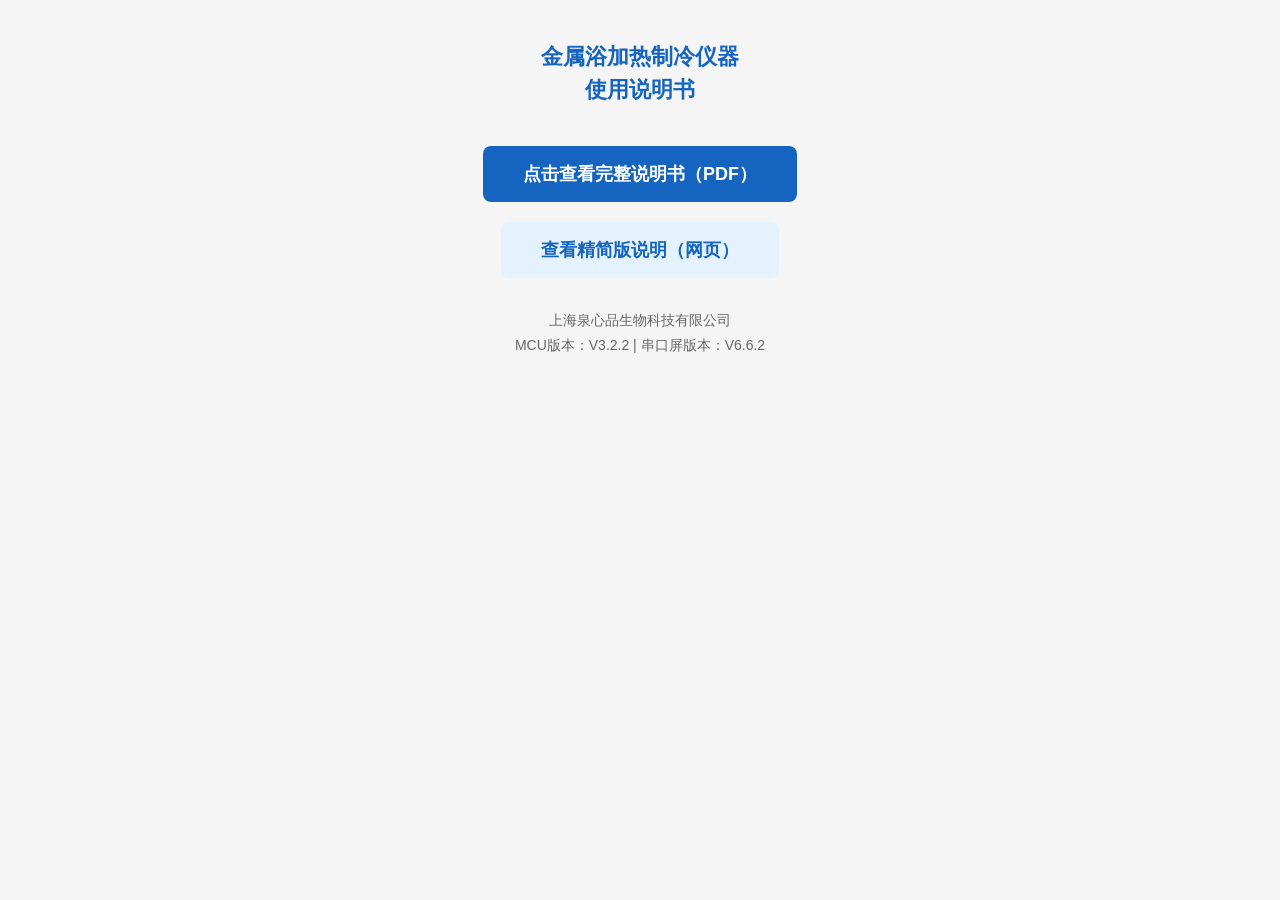
==== docs/index.html @ a0fa02db "Update index.html with PDF link" ====
<!DOCTYPE html>
<html lang="zh-CN">
<head>
<meta charset="utf-8">
<meta name="viewport" content="width=device-width,initial-scale=1">
<title>金属浴加热制冷仪器使用说明书</title>
<style>
*{margin:0;padding:0;box-sizing:border-box}
body{font-family:-apple-system,BlinkMacSystemFont,"Segoe UI","PingFang SC","Microsoft YaHei",sans-serif;background:#f5f5f5;display:flex;flex-direction:column;align-items:center;justify-content:flex-start;min-height:100vh;padding:40px 20px}
.container{text-align:center;max-width:400px}
h1{color:#1565c0;font-size:22px;margin-bottom:30px;line-height:1.5}
.btn{display:inline-block;background:#1565c0;color:#fff;text-decoration:none;padding:16px 40px;border-radius:8px;font-size:18px;font-weight:600;margin:10px 0;transition:background .2s}
.btn:hover{background:#0d47a1}
.btn secondary{background:#e3f2fd;color:#1565c0}
p{color:#666;font-size:14px;margin-top:20px;line-height:1.8}
</style>
</head>
<body>
<div class="container">
<h1>金属浴加热制冷仪器<br>使用说明书</h1>
<a class="btn" href="manual.pdf">点击查看完整说明书（PDF）</a>
<br>
<a class="btn secondary" href="https://jingjingblackpink.github.io/metal-bath-manual/mobile.html" style="background:#e3f2fd;color:#1565c0">查看精简版说明（网页）</a>
<p>上海泉心品生物科技有限公司<br>MCU版本：V3.2.2 | 串口屏版本：V6.6.2</p>
</div>
</body>
</html>
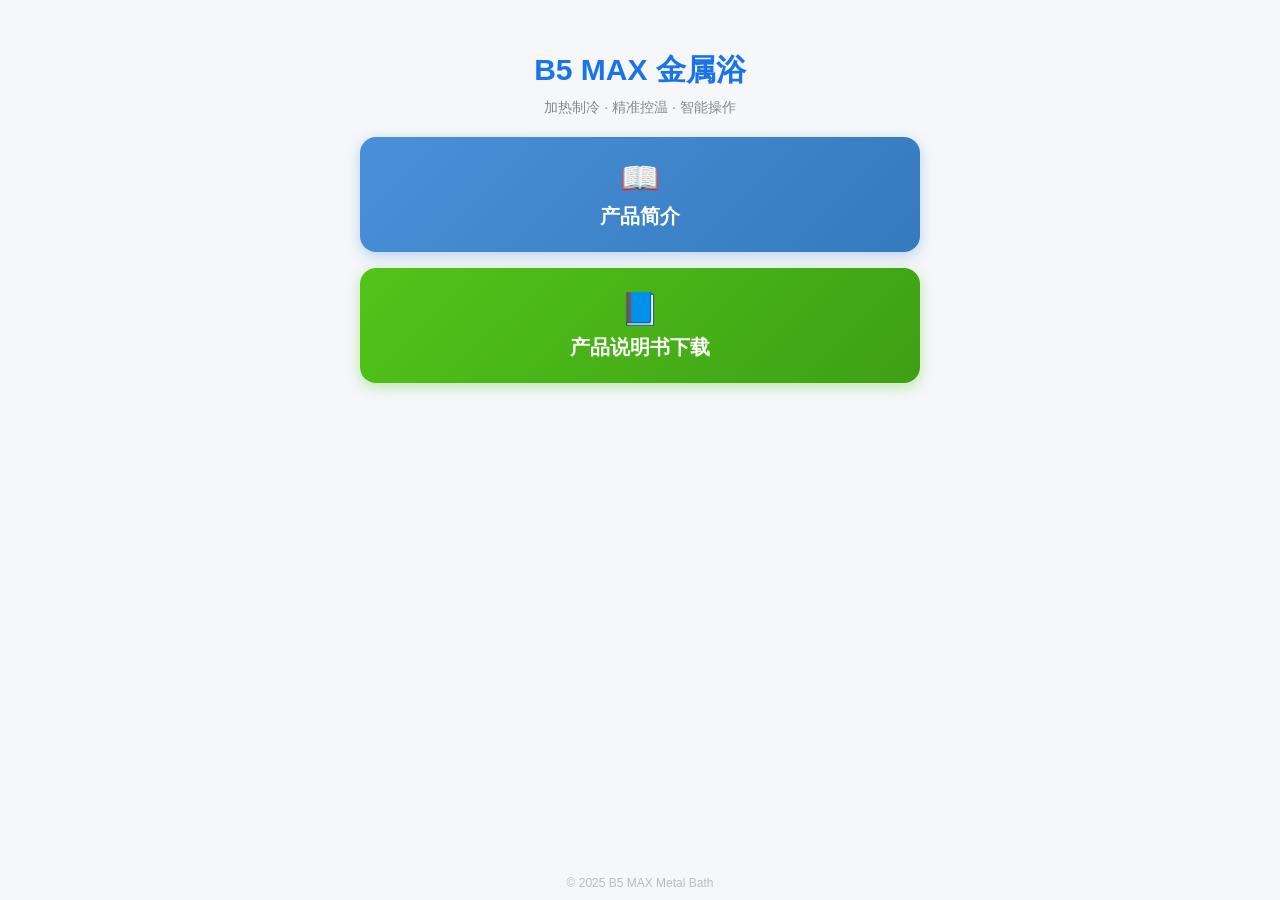
==== commit fe73a312: "B5 MAX 金属浴产品手册 (覆盖部署到 metal-bath-manual)" ====
--- a/docs/index.html
+++ b/docs/index.html
@@ -1,27 +1,33 @@
 <!DOCTYPE html>
 <html lang="zh-CN">
 <head>
-<meta charset="utf-8">
-<meta name="viewport" content="width=device-width,initial-scale=1">
-<title>金属浴加热制冷仪器使用说明书</title>
-<style>
-*{margin:0;padding:0;box-sizing:border-box}
-body{font-family:-apple-system,BlinkMacSystemFont,"Segoe UI","PingFang SC","Microsoft YaHei",sans-serif;background:#f5f5f5;display:flex;flex-direction:column;align-items:center;justify-content:flex-start;min-height:100vh;padding:40px 20px}
-.container{text-align:center;max-width:400px}
-h1{color:#1565c0;font-size:22px;margin-bottom:30px;line-height:1.5}
-.btn{display:inline-block;background:#1565c0;color:#fff;text-decoration:none;padding:16px 40px;border-radius:8px;font-size:18px;font-weight:600;margin:10px 0;transition:background .2s}
-.btn:hover{background:#0d47a1}
-.btn secondary{background:#e3f2fd;color:#1565c0}
-p{color:#666;font-size:14px;margin-top:20px;line-height:1.8}
-</style>
+  <meta charset="UTF-8">
+  <meta name="viewport" content="width=device-width, initial-scale=1.0">
+  <title>B5 MAX 金属浴 - 产品手册</title>
+  <link rel="stylesheet" href="style.css">
 </head>
 <body>
+
 <div class="container">
-<h1>金属浴加热制冷仪器<br>使用说明书</h1>
-<a class="btn" href="manual.pdf">点击查看完整说明书（PDF）</a>
-<br>
-<a class="btn secondary" href="https://jingjingblackpink.github.io/metal-bath-manual/mobile.html" style="background:#e3f2fd;color:#1565c0">查看精简版说明（网页）</a>
-<p>上海泉心品生物科技有限公司<br>MCU版本：V3.2.2 | 串口屏版本：V6.6.2</p>
+  <div class="header">
+    <h1>B5 MAX 金属浴</h1>
+    <p class="subtitle">加热制冷 · 精准控温 · 智能操作</p>
+  </div>
+
+  <a href="intro.html" class="btn btn-intro">
+    <span class="icon">📖</span>
+    产品简介
+  </a>
+
+  <a href="manuals.html" class="btn btn-manual">
+    <span class="icon">📘</span>
+    产品说明书下载
+  </a>
 </div>
+
+<div class="footer">
+  &copy; 2025 B5 MAX Metal Bath
+</div>
+
 </body>
-</html>+</html>
--- a/docs/style.css
+++ b/docs/style.css
@@ -0,0 +1,208 @@
+* {
+  margin: 0;
+  padding: 0;
+  box-sizing: border-box;
+}
+
+body {
+  font-family: -apple-system, BlinkMacSystemFont, "Segoe UI", "PingFang SC", "Microsoft YaHei", sans-serif;
+  background: #f5f7fa;
+  color: #333;
+  min-height: 100vh;
+  display: flex;
+  flex-direction: column;
+  align-items: center;
+}
+
+.container {
+  width: 100%;
+  max-width: 600px;
+  padding: 20px;
+  flex: 1;
+}
+
+.header {
+  text-align: center;
+  padding: 30px 0 20px;
+}
+
+.header h1 {
+  font-size: 24px;
+  color: #1a73e8;
+  margin-bottom: 8px;
+}
+
+.header .subtitle {
+  font-size: 14px;
+  color: #888;
+}
+
+.btn {
+  display: block;
+  width: 100%;
+  padding: 22px 20px;
+  margin-bottom: 16px;
+  border: none;
+  border-radius: 16px;
+  font-size: 18px;
+  font-weight: 600;
+  cursor: pointer;
+  text-decoration: none;
+  text-align: center;
+  transition: transform 0.15s, box-shadow 0.15s;
+  color: #fff;
+}
+
+.btn:active {
+  transform: scale(0.97);
+}
+
+.btn-intro {
+  background: linear-gradient(135deg, #4a90d9, #357abd);
+  box-shadow: 0 4px 14px rgba(74, 144, 217, 0.35);
+}
+
+.btn-intro .icon {
+  font-size: 32px;
+  display: block;
+  margin-bottom: 6px;
+}
+
+.btn-manual {
+  background: linear-gradient(135deg, #52c41a, #3da014);
+  box-shadow: 0 4px 14px rgba(82, 196, 26, 0.35);
+}
+
+.btn-manual .icon {
+  font-size: 32px;
+  display: block;
+  margin-bottom: 6px;
+}
+
+.btn-back {
+  display: inline-block;
+  padding: 10px 24px;
+  margin-top: 20px;
+  background: #1a73e8;
+  color: #fff;
+  border-radius: 24px;
+  text-decoration: none;
+  font-size: 15px;
+}
+
+.feature-card {
+  background: #fff;
+  border-radius: 14px;
+  padding: 20px;
+  margin-bottom: 14px;
+  box-shadow: 0 2px 10px rgba(0,0,0,0.06);
+}
+
+.feature-card h3 {
+  font-size: 17px;
+  color: #1a73e8;
+  margin-bottom: 8px;
+}
+
+.feature-card p {
+  font-size: 14px;
+  color: #555;
+  line-height: 1.7;
+}
+
+.spec-table {
+  width: 100%;
+  border-collapse: collapse;
+  margin: 16px 0;
+}
+
+.spec-table td {
+  padding: 10px 12px;
+  font-size: 14px;
+  border-bottom: 1px solid #eee;
+}
+
+.spec-table td:first-child {
+  color: #888;
+  width: 40%;
+  white-space: nowrap;
+}
+
+.spec-table td:last-child {
+  color: #333;
+  font-weight: 500;
+}
+
+.manual-card {
+  background: #fff;
+  border-radius: 14px;
+  padding: 24px 20px;
+  margin-bottom: 16px;
+  box-shadow: 0 2px 10px rgba(0,0,0,0.06);
+  text-align: center;
+}
+
+.manual-card h3 {
+  font-size: 20px;
+  color: #1a73e8;
+  margin-bottom: 6px;
+}
+
+.manual-card .lang-label {
+  font-size: 13px;
+  color: #999;
+  margin-bottom: 16px;
+}
+
+.manual-card .btn-row {
+  display: flex;
+  gap: 12px;
+  justify-content: center;
+  flex-wrap: wrap;
+}
+
+.btn-preview {
+  padding: 10px 28px;
+  background: #1a73e8;
+  color: #fff;
+  border: none;
+  border-radius: 24px;
+  font-size: 15px;
+  cursor: pointer;
+  text-decoration: none;
+}
+
+.btn-download {
+  padding: 10px 28px;
+  background: #fff;
+  color: #1a73e8;
+  border: 2px solid #1a73e8;
+  border-radius: 24px;
+  font-size: 15px;
+  cursor: pointer;
+  text-decoration: none;
+}
+
+.footer {
+  text-align: center;
+  padding: 10px;
+  font-size: 12px;
+  color: #bbb;
+  margin-top: auto;
+}
+
+.pdf-preview {
+  width: 100%;
+  height: 70vh;
+  border: none;
+  border-radius: 10px;
+}
+
+@media (min-width: 768px) {
+  .header h1 {
+    font-size: 30px;
+  }
+  .btn {
+    font-size: 20px;
+  }
+}
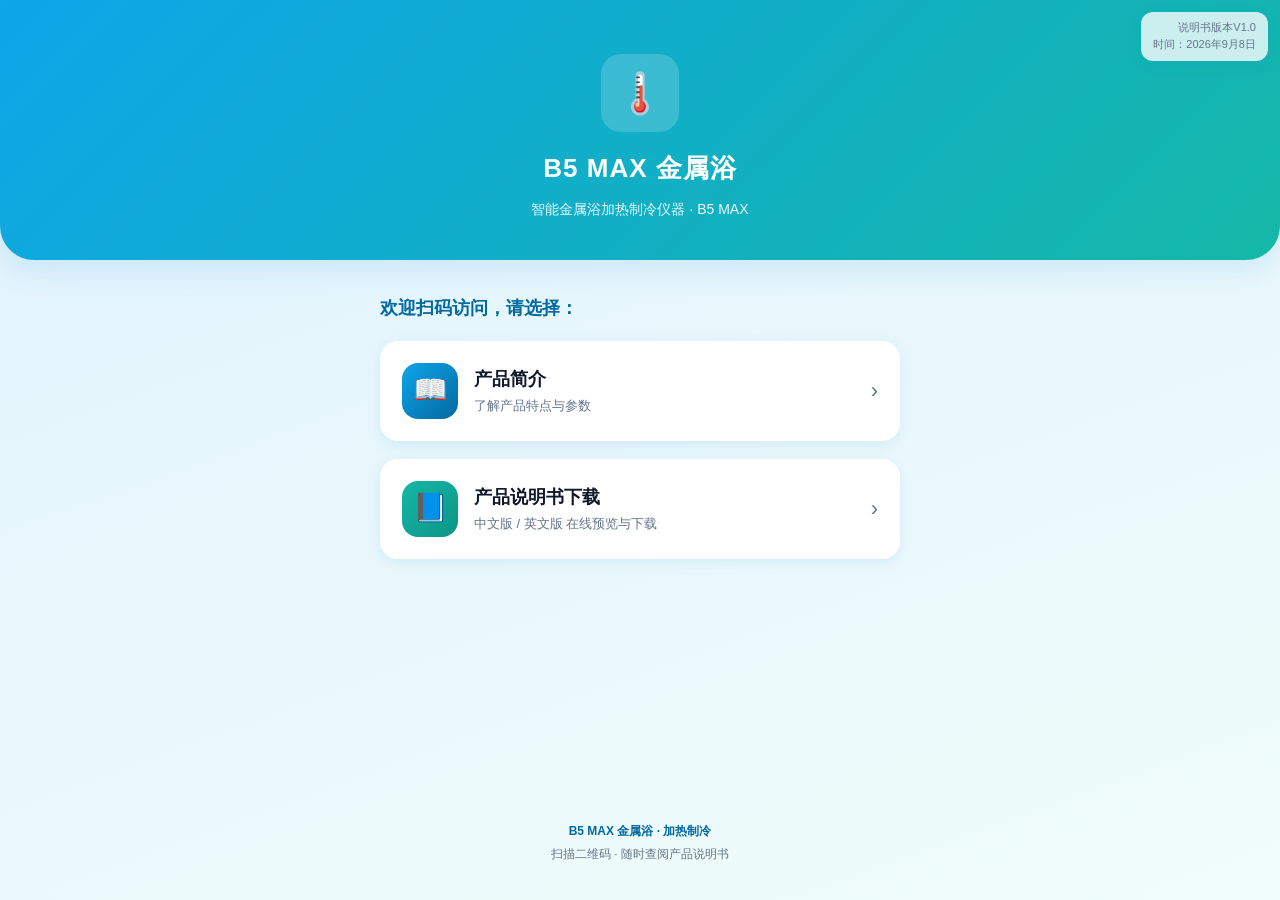
==== commit 5845afb4: "style: 参考涡旋仪风格重构首页/简介/下载页前端界面" ====
--- a/docs/index.html
+++ b/docs/index.html
@@ -1,33 +1,44 @@
 <!DOCTYPE html>
 <html lang="zh-CN">
 <head>
-  <meta charset="UTF-8">
-  <meta name="viewport" content="width=device-width, initial-scale=1.0">
-  <title>B5 MAX 金属浴 - 产品手册</title>
-  <link rel="stylesheet" href="style.css">
+<meta charset="UTF-8">
+<meta name="viewport" content="width=device-width,initial-scale=1,maximum-scale=1,user-scalable=no">
+<title>B5 MAX 金属浴 · 产品手册</title>
+<link rel="stylesheet" href="style.css">
 </head>
 <body>
+  <header class="hero">
+    <div class="logo">🌡️</div>
+    <h1>B5 MAX 金属浴</h1>
+    <p>智能金属浴加热制冷仪器 · B5 MAX</p>
+  </header>
 
-<div class="container">
-  <div class="header">
-    <h1>B5 MAX 金属浴</h1>
-    <p class="subtitle">加热制冷 · 精准控温 · 智能操作</p>
+  <main class="wrap">
+    <section class="section">
+      <h2>欢迎扫码访问，请选择：</h2>
+
+      <a class="btn" href="intro.html">
+        <span class="ico intro">📖</span>
+        <span class="txt"><strong>产品简介</strong><span>了解产品特点与参数</span></span>
+        <span class="arrow">›</span>
+      </a>
+
+      <a class="btn" href="manuals.html">
+        <span class="ico manual">📘</span>
+        <span class="txt"><strong>产品说明书下载</strong><span>中文版 / 英文版 在线预览与下载</span></span>
+        <span class="arrow">›</span>
+      </a>
+    </section>
+  </main>
+
+  <footer class="footer">
+    <div class="brand">B5 MAX 金属浴 · 加热制冷</div>
+    <div>扫描二维码 · 随时查阅产品说明书</div>
+  </footer>
+
+  <div class="version-stamp">
+    <span>说明书版本V1.0</span>
+    <span>时间：2026年9月8日</span>
   </div>
-
-  <a href="intro.html" class="btn btn-intro">
-    <span class="icon">📖</span>
-    产品简介
-  </a>
-
-  <a href="manuals.html" class="btn btn-manual">
-    <span class="icon">📘</span>
-    产品说明书下载
-  </a>
-</div>
-
-<div class="footer">
-  &copy; 2025 B5 MAX Metal Bath
-</div>
-
 </body>
 </html>
--- a/docs/style.css
+++ b/docs/style.css
@@ -1,208 +1,137 @@
-* {
-  margin: 0;
-  padding: 0;
-  box-sizing: border-box;
+/* B5 MAX 金属浴产品手册站点样式（参考涡旋仪风格与色系） */
+:root{
+  --primary:#0ea5e9;
+  --primary-dark:#0369a1;
+  --accent:#14b8a6;
+  --bg:#f0f9ff;
+  --card:#ffffff;
+  --text:#0f172a;
+  --muted:#64748b;
+  --radius:18px;
+  --shadow:0 10px 30px rgba(2,132,199,.12);
+  --shadow-sm:0 4px 14px rgba(2,132,199,.10);
 }
+*{box-sizing:border-box;margin:0;padding:0}
+html,body{height:100%}
+body{
+  font-family:"PingFang SC","Microsoft YaHei","Helvetica Neue",sans-serif;
+  color:var(--text);
+  background:linear-gradient(160deg,#e0f2fe 0%,#f0fdfa 100%);
+  min-height:100%;
+  display:flex;flex-direction:column;
+  line-height:1.6;
+}
+.wrap{max-width:560px;margin:0 auto;width:100%;padding:0 20px;flex:1}
 
-body {
-  font-family: -apple-system, BlinkMacSystemFont, "Segoe UI", "PingFang SC", "Microsoft YaHei", sans-serif;
-  background: #f5f7fa;
-  color: #333;
-  min-height: 100vh;
-  display: flex;
-  flex-direction: column;
-  align-items: center;
+/* 顶部 */
+.hero{
+  background:linear-gradient(135deg,var(--primary) 0%,var(--accent) 100%);
+  color:#fff;padding:54px 24px 40px;text-align:center;
+  border-bottom-left-radius:34px;border-bottom-right-radius:34px;
+  box-shadow:var(--shadow);
 }
+.hero .logo{
+  width:78px;height:78px;margin:0 auto 16px;border-radius:20px;
+  background:rgba(255,255,255,.18);display:flex;align-items:center;justify-content:center;
+  font-size:40px;backdrop-filter:blur(4px);
+}
+.hero h1{font-size:26px;font-weight:700;letter-spacing:1px}
+.hero p{margin-top:8px;font-size:14px;opacity:.92}
 
-.container {
-  width: 100%;
-  max-width: 600px;
-  padding: 20px;
-  flex: 1;
+/* 主体 */
+.section{padding:34px 0 10px}
+.section h2{font-size:18px;margin-bottom:18px;color:var(--primary-dark)}
+
+/* 大按钮 */
+.btn{
+  display:flex;align-items:center;gap:16px;
+  width:100%;padding:22px 22px;margin-bottom:18px;
+  background:var(--card);border:none;border-radius:var(--radius);
+  box-shadow:var(--shadow-sm);text-decoration:none;color:var(--text);
+  cursor:pointer;transition:transform .15s ease,box-shadow .15s ease;
+  text-align:left;
 }
+.btn:hover,.btn:active{transform:translateY(-3px);box-shadow:var(--shadow)}
+.btn .ico{
+  flex:0 0 56px;width:56px;height:56px;border-radius:16px;
+  display:flex;align-items:center;justify-content:center;font-size:28px;color:#fff;
+}
+.btn .ico.intro{background:linear-gradient(135deg,#0ea5e9,#0369a1)}
+.btn .ico.manual{background:linear-gradient(135deg,#14b8a6,#0d9488)}
+.btn .txt strong{display:block;font-size:18px;font-weight:600}
+.btn .txt span{display:block;font-size:13px;color:var(--muted);margin-top:2px}
+.btn .arrow{margin-left:auto;color:var(--muted);font-size:22px}
 
-.header {
-  text-align: center;
-  padding: 30px 0 20px;
+/* 返回栏 */
+.topbar{
+  display:flex;align-items:center;gap:12px;
+  padding:16px 20px;position:sticky;top:0;background:rgba(255,255,255,.85);
+  backdrop-filter:blur(8px);border-bottom:1px solid #e2e8f0;z-index:10;
 }
+.topbar a.back{
+  color:var(--primary-dark);text-decoration:none;font-size:15px;font-weight:600;
+  display:flex;align-items:center;gap:4px;
+}
+.topbar .title{font-size:17px;font-weight:700}
 
-.header h1 {
-  font-size: 24px;
-  color: #1a73e8;
-  margin-bottom: 8px;
+/* 卡片 */
+.card{
+  background:var(--card);border-radius:var(--radius);padding:24px;
+  box-shadow:var(--shadow-sm);margin-bottom:18px;
 }
+.card h3{font-size:17px;margin-bottom:10px;color:var(--primary-dark)}
+.card p{font-size:14px;color:var(--muted);margin-bottom:10px}
+.features{list-style:none;margin:14px 0 0}
+.features li{
+  display:flex;gap:10px;padding:10px 0;border-bottom:1px dashed #e2e8f0;
+  font-size:14px;
+}
+.features li:last-child{border-bottom:none}
+.features li .dot{color:var(--accent);font-weight:700}
 
-.header .subtitle {
-  font-size: 14px;
-  color: #888;
+/* 技术参数表 */
+.param-table{width:100%;border-collapse:collapse;font-size:14px;margin-top:8px}
+.param-table td{padding:10px 8px;border-bottom:1px dashed #e2e8f0}
+.param-table tr:last-child td{border-bottom:none}
+.param-table td:first-child{color:var(--muted);width:38%}
+.param-table td:last-child{font-weight:600}
+
+/* 说明书卡片 */
+.manual-card{
+  background:var(--card);border-radius:var(--radius);padding:24px;
+  box-shadow:var(--shadow-sm);margin-bottom:18px;
 }
+.manual-card .head{display:flex;align-items:center;gap:14px;margin-bottom:18px}
+.manual-card .badge{
+  width:50px;height:50px;border-radius:14px;display:flex;align-items:center;justify-content:center;
+  font-size:22px;color:#fff;flex:0 0 50px;
+}
+.manual-card .badge.zh{background:linear-gradient(135deg,#f59e0b,#d97706)}
+.manual-card .badge.en{background:linear-gradient(135deg,#0ea5e9,#0369a1)}
+.manual-card .head strong{display:block;font-size:17px}
+.manual-card .head span{font-size:13px;color:var(--muted)}
+.manual-card .actions{display:flex;gap:12px}
+.manual-card .actions a{
+  flex:1;text-align:center;padding:14px;border-radius:14px;text-decoration:none;
+  font-size:15px;font-weight:600;transition:transform .15s ease;
+}
+.manual-card .actions a:active{transform:scale(.97)}
+.manual-card .actions .preview{background:#e0f2fe;color:var(--primary-dark)}
+.manual-card .actions .download{background:linear-gradient(135deg,var(--primary),var(--primary-dark));color:#fff}
 
-.btn {
-  display: block;
-  width: 100%;
-  padding: 22px 20px;
-  margin-bottom: 16px;
-  border: none;
-  border-radius: 16px;
-  font-size: 18px;
-  font-weight: 600;
-  cursor: pointer;
-  text-decoration: none;
-  text-align: center;
-  transition: transform 0.15s, box-shadow 0.15s;
-  color: #fff;
+/* 页脚 */
+.footer{
+  text-align:center;padding:28px 20px 36px;color:var(--muted);font-size:12px;
 }
+.footer .brand{font-weight:600;color:var(--primary-dark);margin-bottom:4px}
 
-.btn:active {
-  transform: scale(0.97);
+/* 右上角版本标识 */
+.version-stamp{
+  position:fixed;right:12px;top:12px;z-index:20;
+  display:flex;flex-direction:column;align-items:flex-end;gap:2px;
+  padding:8px 12px;border-radius:12px;text-align:right;
+  background:rgba(255,255,255,.78);
+  -webkit-backdrop-filter:blur(6px);backdrop-filter:blur(6px);
+  box-shadow:var(--shadow-sm);
+  font-size:11px;color:var(--muted);line-height:1.4;
 }
-
-.btn-intro {
-  background: linear-gradient(135deg, #4a90d9, #357abd);
-  box-shadow: 0 4px 14px rgba(74, 144, 217, 0.35);
-}
-
-.btn-intro .icon {
-  font-size: 32px;
-  display: block;
-  margin-bottom: 6px;
-}
-
-.btn-manual {
-  background: linear-gradient(135deg, #52c41a, #3da014);
-  box-shadow: 0 4px 14px rgba(82, 196, 26, 0.35);
-}
-
-.btn-manual .icon {
-  font-size: 32px;
-  display: block;
-  margin-bottom: 6px;
-}
-
-.btn-back {
-  display: inline-block;
-  padding: 10px 24px;
-  margin-top: 20px;
-  background: #1a73e8;
-  color: #fff;
-  border-radius: 24px;
-  text-decoration: none;
-  font-size: 15px;
-}
-
-.feature-card {
-  background: #fff;
-  border-radius: 14px;
-  padding: 20px;
-  margin-bottom: 14px;
-  box-shadow: 0 2px 10px rgba(0,0,0,0.06);
-}
-
-.feature-card h3 {
-  font-size: 17px;
-  color: #1a73e8;
-  margin-bottom: 8px;
-}
-
-.feature-card p {
-  font-size: 14px;
-  color: #555;
-  line-height: 1.7;
-}
-
-.spec-table {
-  width: 100%;
-  border-collapse: collapse;
-  margin: 16px 0;
-}
-
-.spec-table td {
-  padding: 10px 12px;
-  font-size: 14px;
-  border-bottom: 1px solid #eee;
-}
-
-.spec-table td:first-child {
-  color: #888;
-  width: 40%;
-  white-space: nowrap;
-}
-
-.spec-table td:last-child {
-  color: #333;
-  font-weight: 500;
-}
-
-.manual-card {
-  background: #fff;
-  border-radius: 14px;
-  padding: 24px 20px;
-  margin-bottom: 16px;
-  box-shadow: 0 2px 10px rgba(0,0,0,0.06);
-  text-align: center;
-}
-
-.manual-card h3 {
-  font-size: 20px;
-  color: #1a73e8;
-  margin-bottom: 6px;
-}
-
-.manual-card .lang-label {
-  font-size: 13px;
-  color: #999;
-  margin-bottom: 16px;
-}
-
-.manual-card .btn-row {
-  display: flex;
-  gap: 12px;
-  justify-content: center;
-  flex-wrap: wrap;
-}
-
-.btn-preview {
-  padding: 10px 28px;
-  background: #1a73e8;
-  color: #fff;
-  border: none;
-  border-radius: 24px;
-  font-size: 15px;
-  cursor: pointer;
-  text-decoration: none;
-}
-
-.btn-download {
-  padding: 10px 28px;
-  background: #fff;
-  color: #1a73e8;
-  border: 2px solid #1a73e8;
-  border-radius: 24px;
-  font-size: 15px;
-  cursor: pointer;
-  text-decoration: none;
-}
-
-.footer {
-  text-align: center;
-  padding: 10px;
-  font-size: 12px;
-  color: #bbb;
-  margin-top: auto;
-}
-
-.pdf-preview {
-  width: 100%;
-  height: 70vh;
-  border: none;
-  border-radius: 10px;
-}
-
-@media (min-width: 768px) {
-  .header h1 {
-    font-size: 30px;
-  }
-  .btn {
-    font-size: 20px;
-  }
-}
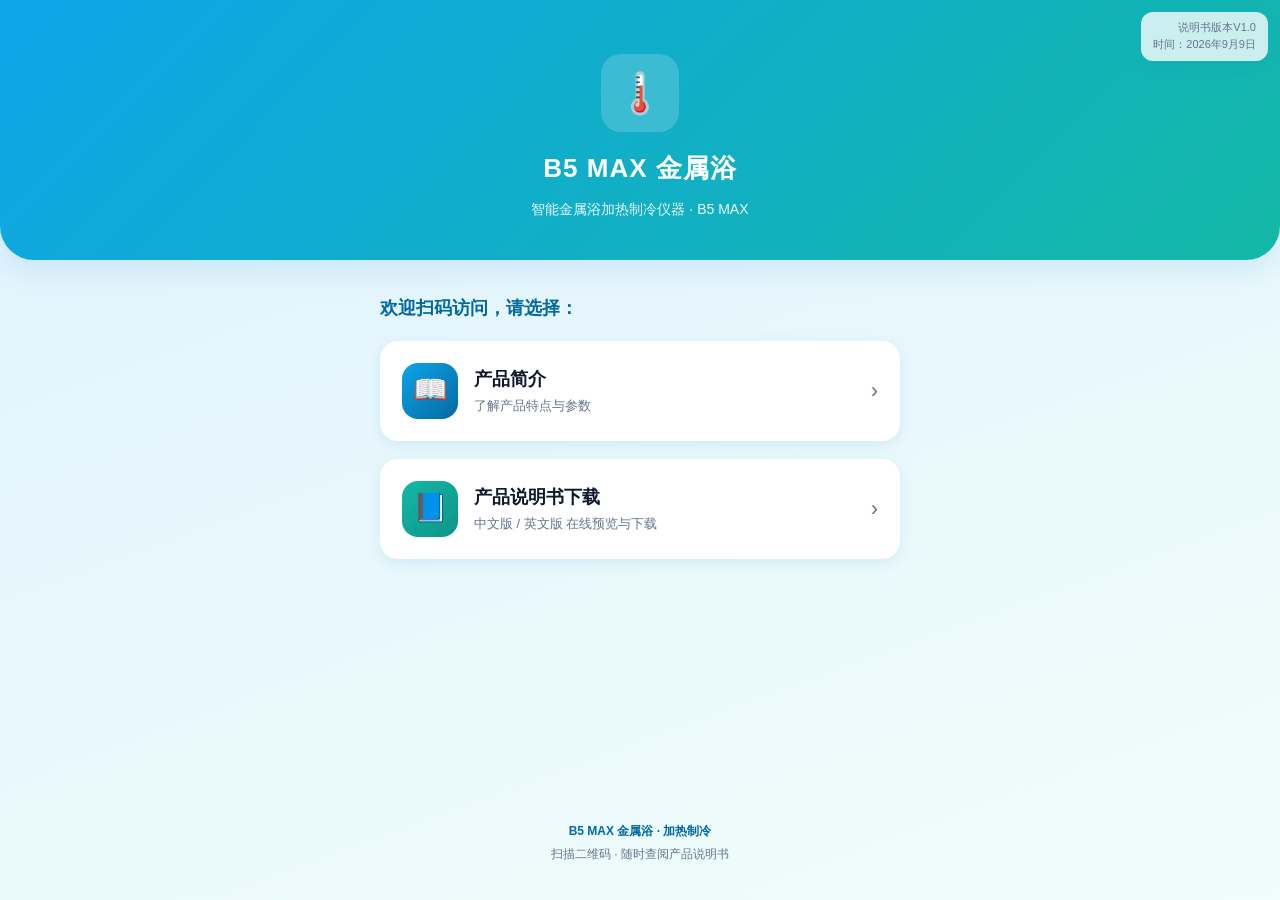
==== commit dc7db310: "docs: 版本戳时间更新为2026年9月9日" ====
--- a/docs/index.html
+++ b/docs/index.html
@@ -4,7 +4,7 @@
 <meta charset="UTF-8">
 <meta name="viewport" content="width=device-width,initial-scale=1,maximum-scale=1,user-scalable=no">
 <title>B5 MAX 金属浴 · 产品手册</title>
-<link rel="stylesheet" href="style.css">
+<link rel="stylesheet" href="style.css?v=20260908">
 </head>
 <body>
   <header class="hero">
@@ -38,7 +38,7 @@
 
   <div class="version-stamp">
     <span>说明书版本V1.0</span>
-    <span>时间：2026年9月8日</span>
+    <span>时间：2026年9月9日</span>
   </div>
 </body>
 </html>
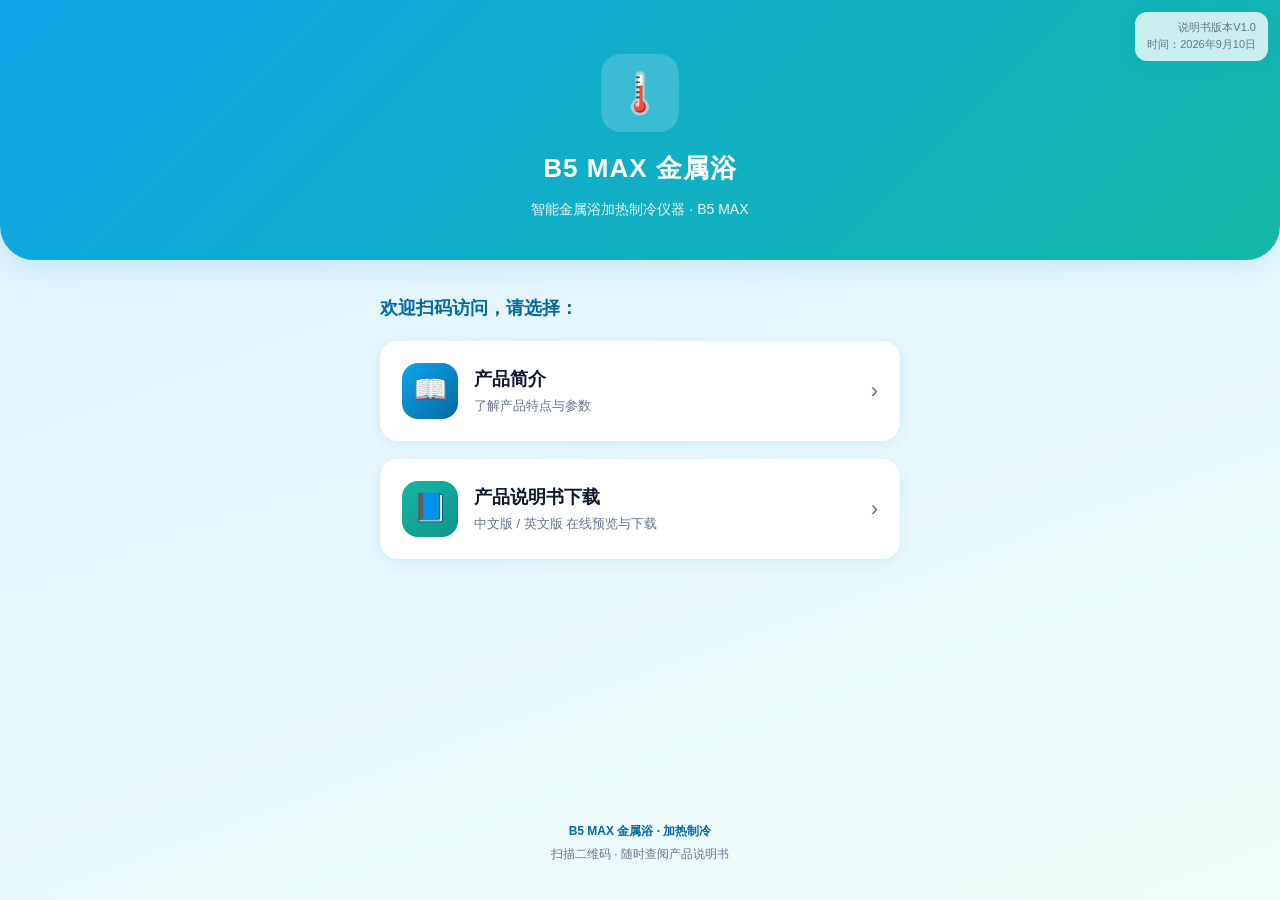
==== commit 6dac2f20: "docs: 版本戳时间更新为2026年9月10日" ====
--- a/docs/index.html
+++ b/docs/index.html
@@ -38,7 +38,7 @@
 
   <div class="version-stamp">
     <span>说明书版本V1.0</span>
-    <span>时间：2026年9月9日</span>
+    <span>时间：2026年9月10日</span>
   </div>
 </body>
 </html>
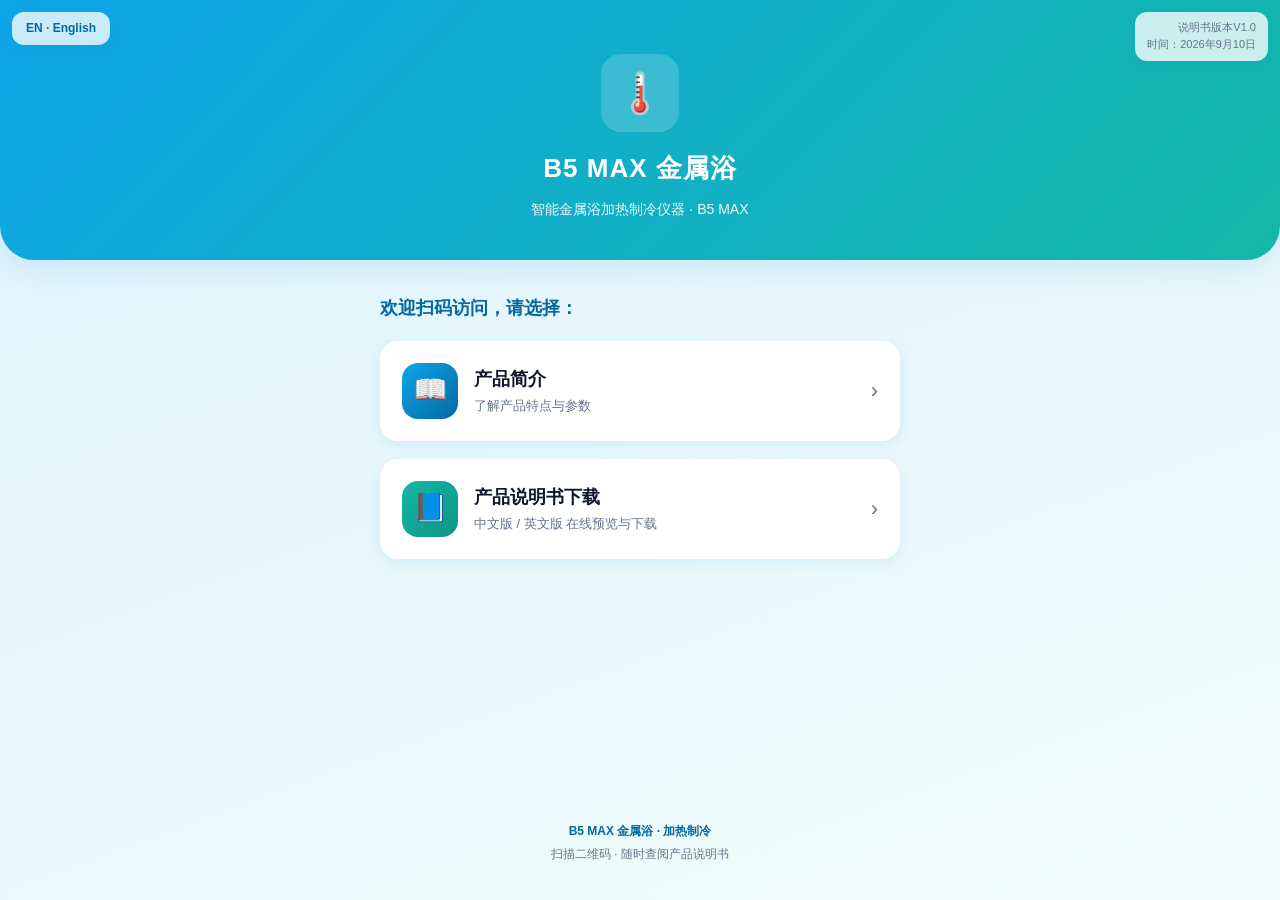
==== commit 4b4dc8d9: "style: 新增英文版页面并添加中英文切换按钮" ====
--- a/docs/index.html
+++ b/docs/index.html
@@ -4,9 +4,11 @@
 <meta charset="UTF-8">
 <meta name="viewport" content="width=device-width,initial-scale=1,maximum-scale=1,user-scalable=no">
 <title>B5 MAX 金属浴 · 产品手册</title>
-<link rel="stylesheet" href="style.css?v=20260908">
+<link rel="stylesheet" href="style.css?v=20260921">
 </head>
 <body>
+  <a class="lang-switch" href="index_en.html">EN · English</a>
+
   <header class="hero">
     <div class="logo">🌡️</div>
     <h1>B5 MAX 金属浴</h1>
--- a/docs/style.css
+++ b/docs/style.css
@@ -125,6 +125,19 @@
 }
 .footer .brand{font-weight:600;color:var(--primary-dark);margin-bottom:4px}
 
+/* 左上角中英文切换按钮 */
+.lang-switch{
+  position:fixed;left:12px;top:12px;z-index:20;
+  padding:8px 14px;border-radius:12px;
+  background:rgba(255,255,255,.78);
+  -webkit-backdrop-filter:blur(6px);backdrop-filter:blur(6px);
+  box-shadow:var(--shadow-sm);
+  font-size:12px;font-weight:600;color:var(--primary-dark);
+  text-decoration:none;line-height:1.4;
+  transition:transform .15s ease;
+}
+.lang-switch:hover{transform:translateY(-1px)}
+
 /* 右上角版本标识 */
 .version-stamp{
   position:fixed;right:12px;top:12px;z-index:20;
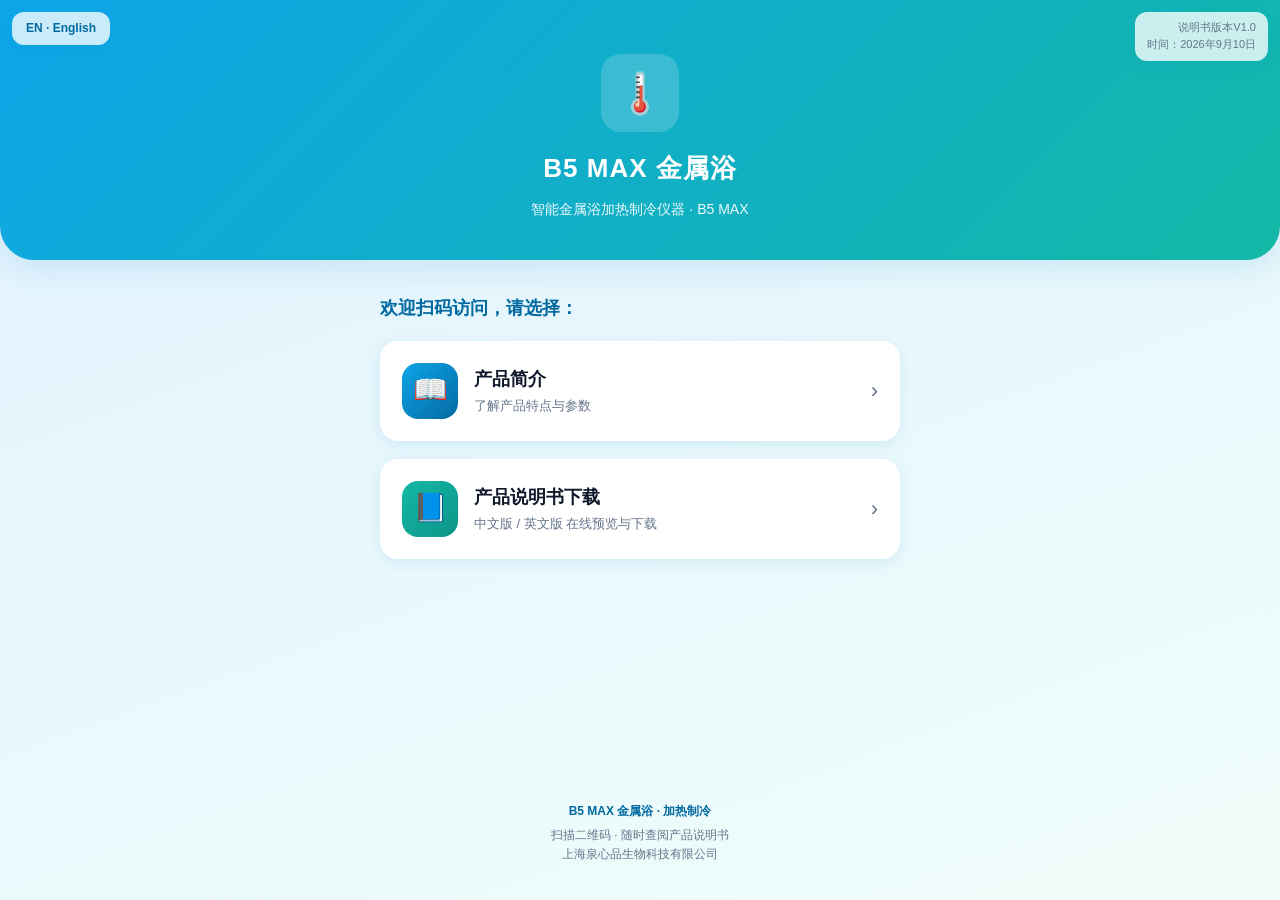
==== commit cefee82f: "docs: 中英文首页页脚添加公司名称" ====
--- a/docs/index.html
+++ b/docs/index.html
@@ -36,6 +36,7 @@
   <footer class="footer">
     <div class="brand">B5 MAX 金属浴 · 加热制冷</div>
     <div>扫描二维码 · 随时查阅产品说明书</div>
+    <div>上海泉心品生物科技有限公司</div>
   </footer>
 
   <div class="version-stamp">
